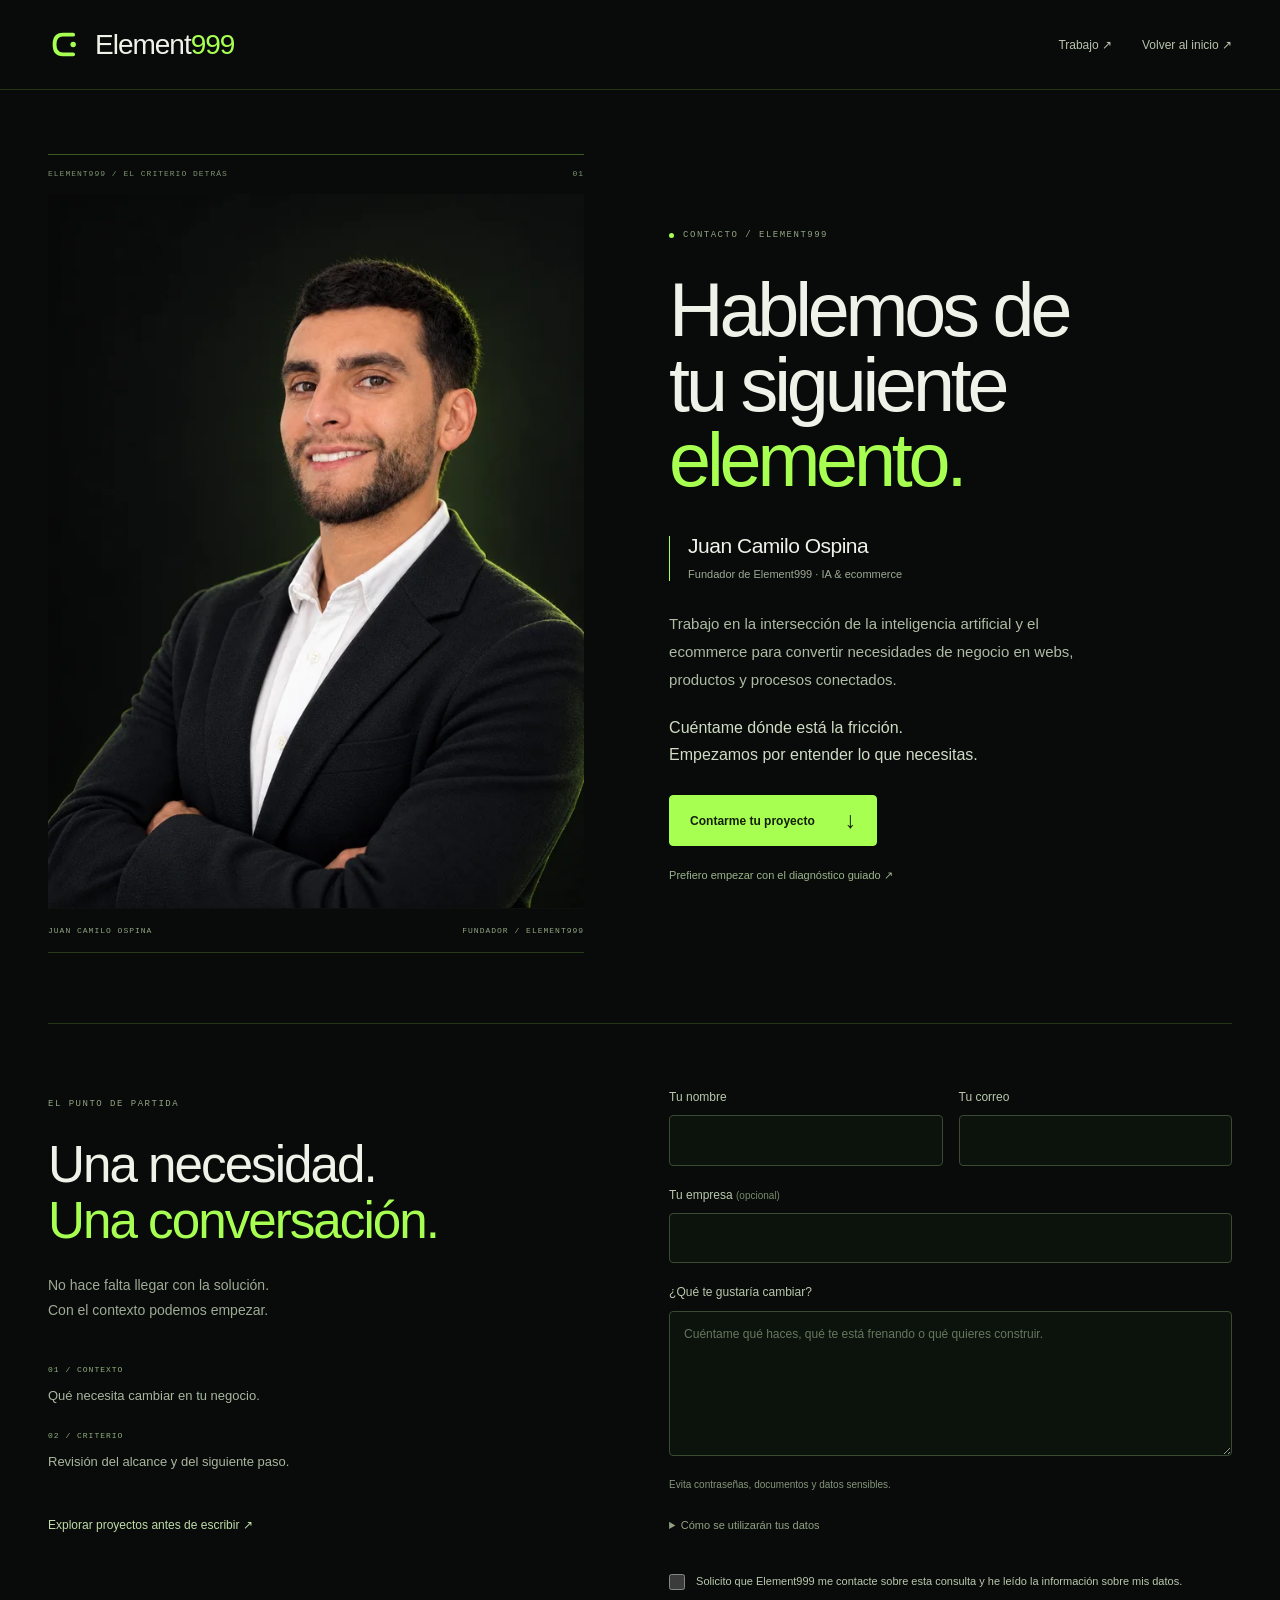
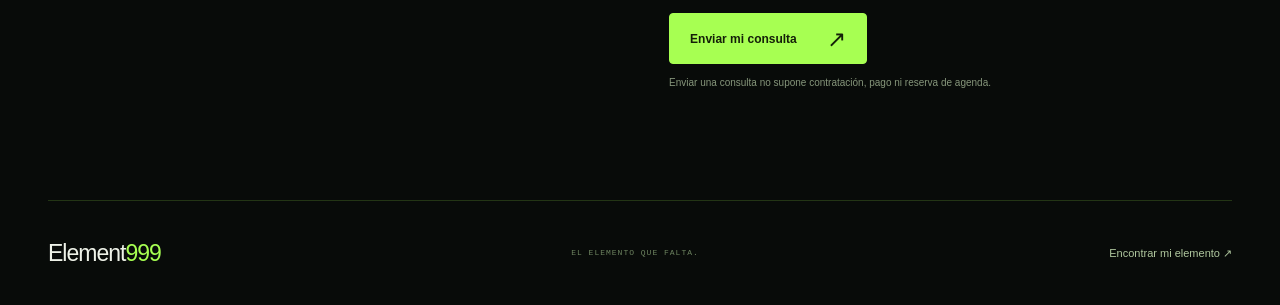
==== contacto/index.html @ 55edc707 "Publish independent founder contact page" ====
<!doctype html><html lang="es"><head><meta charset="utf-8"><meta name="viewport" content="width=device-width,initial-scale=1"><meta name="theme-color" content="#080b09"><meta name="robots" content="noindex,nofollow"><meta name="description" content="Contacta con Juan Camilo Ospina, fundador de Element999. Inteligencia artificial aplicada y ecommerce alrededor de lo que necesita tu negocio."><title>Contacto · Juan Camilo Ospina — Element999</title><link rel="icon" href="../favicon.svg"><link rel="stylesheet" href="contacto.css"><link rel="stylesheet" href="../preloader/preloader.css?v=1"><script>(function(){try{var p=new URLSearchParams(location.search),f=p.get('preloader');if(f!=='0'&&(f==='force'||f==='1'||sessionStorage.getItem('element999:fluid-preloader:v1')!=='seen'))document.documentElement.classList.add('preloader-pending');}catch(e){document.documentElement.classList.add('preloader-pending');}document.documentElement.dataset.preloaderWatchdog=String(setTimeout(function(){if(!document.getElementById('element999-preloader'))document.documentElement.classList.remove('preloader-pending');delete document.documentElement.dataset.preloaderWatchdog;},15000));})();</script><script type="module" src="../preloader/Preloader.js?v=1"></script></head><body><a class="contact-skip" href="#contenido">Saltar al contenido</a><header class="contact-header"><a class="contact-brand" href="../" aria-label="Element999 inicio"><svg viewBox="0 0 64 64" aria-hidden="true"><path d="M46 14H27c-10 0-15 6-15 18s5 18 15 18h19" fill="none" stroke="currentColor" stroke-width="7" stroke-linecap="round"/><circle cx="46" cy="32" r="5" fill="currentColor"/></svg><span>Element<b>999</b></span></a><nav aria-label="Navegación de contacto"><a href="../trabajos/">Trabajo ↗</a><a href="../">Volver al inicio ↗</a></nav></header>
<main id="contenido" tabindex="-1"><section class="contact-intro contact-wrap" aria-labelledby="contact-title"><figure class="contact-portrait"><div class="portrait-topline"><span>ELEMENT999 / EL CRITERIO DETRÁS</span><span>01</span></div><img src="juan-camilo-element999.webp" srcset="juan-camilo-element999-640.webp 640w, juan-camilo-element999.webp 1086w" sizes="(max-width: 760px) calc(100vw - 40px), (max-width: 1100px) 45vw, 530px" width="1086" height="1448" fetchpriority="high" alt="Retrato profesional de Juan Camilo Ospina, fundador de Element999"><figcaption><span>JUAN CAMILO OSPINA</span><span>FUNDADOR / ELEMENT999</span></figcaption></figure><div class="contact-copy"><p class="contact-eyebrow"><span></span>CONTACTO / ELEMENT999</p><h1 id="contact-title">Hablemos de<br>tu siguiente<br><em>elemento.</em></h1><div class="contact-founder"><span class="founder-line"></span><div><h2>Juan Camilo Ospina</h2><p>Fundador de Element999 · IA &amp; ecommerce</p></div></div><p class="contact-bio">Trabajo en la intersección de la inteligencia artificial y el ecommerce para convertir necesidades de negocio en webs, productos y procesos conectados.</p><p class="contact-invitation">Cuéntame dónde está la fricción.<br>Empezamos por entender lo que necesitas.</p><a class="contact-button" href="#contactar">Contarme tu proyecto <span aria-hidden="true">↓</span></a><a class="contact-diagnosis" href="../#diagnostico">Prefiero empezar con el diagnóstico guiado ↗</a></div></section>
<section id="contactar" class="contact-message contact-wrap" aria-labelledby="message-title"><div class="contact-message-copy"><p class="contact-eyebrow">EL PUNTO DE PARTIDA</p><h2 id="message-title">Una necesidad.<br><em>Una conversación.</em></h2><p>No hace falta llegar con la solución.<br>Con el contexto podemos empezar.</p><dl class="contact-process"><div><dt>01 / CONTEXTO</dt><dd>Qué necesita cambiar en tu negocio.</dd></div><div><dt>02 / CRITERIO</dt><dd>Revisión del alcance y del siguiente paso.</dd></div></dl><a href="../trabajos/" class="contact-work-link">Explorar proyectos antes de escribir ↗</a></div><div class="contact-form-area"><form id="contact-form" action="https://formspree.io/f/xgaogjpp" method="post"><input type="hidden" name="_subject" value="Element999 · Consulta desde contacto"><div class="contact-form-grid"><label>Tu nombre<input name="name" autocomplete="name" minlength="2" maxlength="100" required></label><label>Tu correo<input name="email" type="email" autocomplete="email" maxlength="254" required></label></div><label>Tu empresa <span class="contact-optional">(opcional)</span><input name="business" autocomplete="organization" maxlength="160"></label><label>¿Qué te gustaría cambiar?<textarea name="need" rows="5" minlength="12" maxlength="2000" required placeholder="Cuéntame qué haces, qué te está frenando o qué quieres construir."></textarea></label><label class="contact-trap" aria-hidden="true">Deja este campo vacío<input name="_gotcha" tabindex="-1" autocomplete="off"></label><p class="contact-form-note">Evita contraseñas, documentos y datos sensibles.</p><details id="datos" class="contact-privacy"><summary>Cómo se utilizarán tus datos</summary><p>Element999 utilizará tu nombre, correo y mensaje para responder a tu consulta y valorar el proyecto. El envío se procesa mediante Formspree y se notifica al correo de Element999. No te suscribimos a publicidad. Puedes solicitar acceso, corrección o eliminación respondiendo al correo con el que te contactemos.</p><a href="https://formspree.io/legal/privacy-policy/" target="_blank" rel="noopener noreferrer">Privacidad de Formspree ↗</a></details><label class="contact-consent"><input type="checkbox" name="consent" required><span>Solicito que Element999 me contacte sobre esta consulta y he leído la información sobre mis datos.</span></label><button type="submit" class="contact-button">Enviar mi consulta <span aria-hidden="true">↗</span></button><noscript><p class="contact-form-note">Al enviar continuarás a la confirmación de Formspree.</p></noscript></form><p id="contact-status" role="status" aria-live="polite"></p><section id="contact-receipt" class="contact-receipt" hidden aria-labelledby="receipt-title"><span aria-hidden="true">↗</span><h3 id="receipt-title" tabindex="-1">Consulta recibida.</h3><p>Gracias por compartir el contexto. Te contactaremos en el correo indicado para valorar el siguiente paso.</p><p id="contact-reference"></p><button type="button" id="contact-restart">Enviar otra consulta ↗</button></section><p class="contact-form-note">Enviar una consulta no supone contratación, pago ni reserva de agenda.</p></div></section></main>
<footer class="contact-footer contact-wrap"><a class="contact-brand" href="../"><span>Element<b>999</b></span></a><span>EL ELEMENTO QUE FALTA.</span><a href="../#diagnostico">Encontrar mi elemento ↗</a></footer><script type="module" data-critical src="contacto.js"></script></body></html>
---- contacto/contacto.css ----
:root{color-scheme:dark;--bg:#080b09;--ink:#eef2e8;--muted:#9daa95;--green:#a7ff52;--line:#a7ff522c;--mono:ui-monospace,SFMono-Regular,Menlo,monospace}*{box-sizing:border-box}html{scroll-behavior:smooth;scroll-padding-top:30px}body{margin:0;background:var(--bg);color:var(--ink);font-family:Arial,Helvetica,sans-serif;-webkit-font-smoothing:antialiased}a{color:inherit;text-decoration:none}a:focus-visible,button:focus-visible,input:focus-visible,textarea:focus-visible,summary:focus-visible{outline:2px solid var(--green);outline-offset:5px}[hidden]{display:none!important}.contact-wrap{width:min(1240px,calc(100% - 96px));margin-inline:auto}.contact-header{height:90px;display:flex;align-items:center;justify-content:space-between;padding:0 48px;border-bottom:1px solid var(--line);gap:20px}.contact-brand{display:inline-flex;align-items:center;font-size:28px;letter-spacing:-1px;gap:12px}.contact-brand svg{width:35px;height:35px;color:var(--green)}.contact-brand b{font-weight:400;color:var(--green)}.contact-header nav{display:flex;gap:30px;font-size:12px;color:#b7c3ad}.contact-header nav a{min-height:44px;display:inline-flex;align-items:center}.contact-skip{position:fixed;top:-90px;left:15px;background:var(--green);color:var(--bg);padding:12px;z-index:10}.contact-skip:focus{top:15px}.contact-intro{display:grid;grid-template-columns:1fr 1.05fr;gap:85px;align-items:center;padding:64px 0 70px}.contact-portrait{margin:0;min-width:0;position:relative}.portrait-topline{display:flex;justify-content:space-between;gap:12px;font:8px/1.6 var(--mono);letter-spacing:1px;color:#7f9471;border-top:1px solid #a7ff5255;padding:13px 0}.contact-portrait img{display:block;width:100%;height:auto;background:#0b110b;aspect-ratio:3/4;object-fit:contain}.contact-portrait figcaption{display:flex;justify-content:space-between;gap:15px;font:8px/1.7 var(--mono);letter-spacing:1px;color:#92a584;border-bottom:1px solid #a7ff5233;padding:15px 0}.contact-eyebrow{font:9px/1.7 var(--mono);letter-spacing:1.5px;color:#92a484;display:flex;align-items:center;gap:9px}.contact-eyebrow>span{width:5px;height:5px;background:var(--green);border-radius:50%}.contact-copy h1{font-size:clamp(54px,5.9vw,84px);font-weight:400;letter-spacing:-.055em;line-height:.99;margin:30px 0 36px}em{font-style:normal;color:var(--green)}.contact-founder{display:flex;gap:18px;align-items:center;margin-bottom:27px}.founder-line{height:45px;width:1px;background:var(--green)}.contact-founder h2{font-size:21px;font-weight:400;letter-spacing:-.5px;margin:0 0 8px}.contact-founder p{font-size:11px;line-height:1.6;color:var(--muted);margin:0}.contact-bio{font-size:15px;line-height:1.85;color:#adbba4;max-width:430px;margin:0 0 22px}.contact-invitation{font-size:16px;line-height:1.65;color:#d0dcc5;margin:0 0 27px}.contact-button{min-height:51px;display:inline-flex;align-items:center;justify-content:space-between;gap:30px;padding:0 20px;color:#142008;background:var(--green);border:1px solid var(--green);border-radius:4px;font:600 12px/1.5 Arial,Helvetica,sans-serif;cursor:pointer;transition:background .2s}.contact-button span{font-size:23px;font-weight:400}.contact-button:hover{background:#c8ff96}.contact-button:disabled{opacity:.55;cursor:wait}.contact-diagnosis{display:block;width:fit-content;min-height:42px;padding-top:20px;font-size:11px;color:#9cb58b;line-height:1.7}.contact-message{display:grid;grid-template-columns:1fr 1.05fr;gap:85px;border-top:1px solid var(--line);padding:64px 0 90px;scroll-margin-top:35px}.contact-message h2{font-size:clamp(36px,4vw,53px);font-weight:400;line-height:1.08;letter-spacing:-2px;margin:25px 0}.contact-message-copy>p:not(.contact-eyebrow){font-size:14px;line-height:1.8;color:var(--muted)}.contact-process{margin:40px 0 30px;display:grid;gap:22px}.contact-process dt{font:8px/1.7 var(--mono);letter-spacing:1px;color:#92ae7f}.contact-process dd{font-size:13px;line-height:1.7;color:#a9b69f;margin:8px 0 0}.contact-work-link{font-size:12px;color:#c0dba9;min-height:44px;display:inline-flex;align-items:center}.contact-form-area{min-width:0}.contact-form-area label{display:block;font-size:12px;line-height:1.6;color:#b9c8ad;margin-bottom:20px}.contact-form-grid{display:grid;grid-template-columns:1fr 1fr;gap:16px}.contact-form-area input:not([type=checkbox],[type=hidden]),.contact-form-area textarea{display:block;width:100%;padding:13px 14px;background:#0c120c;border:1px solid #3b4a32;border-radius:4px;color:#edf3e8;font:14px/1.6 Arial,Helvetica,sans-serif;margin-top:8px}.contact-form-area textarea{min-height:145px;resize:vertical}.contact-form-area ::placeholder{color:#67775e;font-size:12px}.contact-optional{color:#778a6a;font-size:10px}.contact-form-note{font-size:10px;line-height:1.8;color:#86967b;margin:10px 0 18px}.contact-form-area .contact-consent{display:flex;gap:11px;font-size:11px;line-height:1.8;margin:22px 0}.contact-consent input{flex:none;width:16px;height:16px;margin:2px 0 0;accent-color:var(--green)}.contact-trap{position:absolute!important;width:1px!important;height:1px!important;padding:0!important;overflow:hidden!important;clip-path:inset(50%);white-space:nowrap}.contact-privacy{font-size:11px;line-height:1.8;color:#91a184;padding-bottom:8px}.contact-privacy summary{cursor:pointer;min-height:30px;line-height:2.5}.contact-privacy a{text-decoration:underline;text-underline-offset:4px}.contact-privacy p{max-width:520px}.contact-receipt{padding:30px;background:#a7ff5208;border:1px solid #a7ff5255;border-radius:7px}.contact-receipt>span{font-size:36px;color:var(--green)}.contact-receipt h3{font-size:32px;font-weight:400;letter-spacing:-1px;margin:14px 0 20px}.contact-receipt p{font-size:14px;line-height:1.8;color:#b6cba7}.contact-receipt #contact-reference{font:11px/1.6 var(--mono);color:var(--green);overflow-wrap:anywhere}.contact-receipt button{background:none;color:var(--green);font:12px/1.7 Arial,Helvetica,sans-serif;border:0;min-height:44px;cursor:pointer;padding:0}#contact-status{font-size:13px;line-height:1.8;color:#cee9ba;overflow-wrap:anywhere}#contact-status:empty{margin:0}.contact-footer{display:flex;align-items:center;justify-content:space-between;border-top:1px solid var(--line);padding-block:30px;gap:22px}.contact-footer>.contact-brand{font-size:23px}.contact-footer>span{font:8px/1.6 var(--mono);letter-spacing:1px;color:#6d8460}.contact-footer>a:last-child{font-size:11px;color:#b0c89f;min-height:44px;display:inline-flex;align-items:center}.contact-copy{animation:contact-enter .8s cubic-bezier(.16,1,.3,1) both}@keyframes contact-enter{from{opacity:0;transform:translateY(12px)}to{opacity:1;transform:none}}@media(max-width:1100px){.contact-wrap{width:calc(100% - 70px)}.contact-intro,.contact-message{gap:45px}.contact-copy h1{font-size:66px}.contact-header{padding-inline:35px}.contact-bio{font-size:14px}.contact-intro{padding-top:42px}.contact-portrait figcaption{font-size:7px;gap:10px}.contact-invitation{font-size:15px}}
@media(max-width:760px){.contact-wrap{width:calc(100% - 40px)}.contact-header{height:76px;padding:0 20px}.contact-brand{font-size:23px;gap:8px}.contact-brand svg{width:28px;height:30px}.contact-header nav{gap:15px;font-size:10px}.contact-header nav a:first-child{display:none}.contact-intro{display:flex;flex-direction:column;align-items:stretch;gap:33px;padding-top:30px;padding-bottom:44px}.contact-copy{order:2;animation:none}.contact-portrait{order:1;max-width:500px;width:100%;align-self:center}.contact-copy h1{font-size:clamp(52px,10vw,72px);margin:24px 0 28px}.contact-bio{font-size:14px;max-width:500px}.contact-founder{margin-bottom:24px}.contact-founder h2{font-size:20px}.contact-invitation{font-size:15px}.contact-button{min-height:50px}.contact-portrait img{aspect-ratio:3/4}.portrait-topline{font-size:7px}.contact-portrait figcaption{font-size:7px}.contact-message{grid-template-columns:1fr;gap:25px;padding:40px 0 55px}.contact-message h2{font-size:39px}.contact-process{margin-block:25px;gap:18px}.contact-form-grid{grid-template-columns:1fr;gap:0}.contact-form-area .contact-button{width:100%}.contact-form-area label{font-size:12px}.contact-footer{flex-wrap:wrap;gap:10px 20px;padding-block:22px}.contact-footer>span{display:none}.contact-footer>a:last-child{font-size:10px}.contact-diagnosis{font-size:10px}.contact-receipt{padding:22px}}@media(prefers-reduced-motion:reduce){html{scroll-behavior:auto}.contact-copy{animation:none}.contact-button{transition:none}}
---- preloader/preloader.css ----
html.preloader-pending{overflow:hidden!important;overscroll-behavior:none}
html.preloader-pending:before{content:"";position:fixed;inset:0;z-index:2147483646;background:#050807;pointer-events:none}
html.preloader-pending .hero *,html.preloader-pending .packet{animation-play-state:paused!important}
.fluid-preloader{position:fixed;inset:0;width:100%;height:100dvh;z-index:2147483647;isolation:isolate;overflow:hidden;touch-action:none;color:#e8f5dc;font-family:Arial,Helvetica,sans-serif;background:#050807}
.fluid-preloader.is-ready{background:transparent}
.fluid-preloader canvas,.fluid-backdrop{position:absolute;inset:0;width:100%;height:100%;pointer-events:none}
.fluid-preloader canvas{z-index:1}
.fluid-backdrop{background:radial-gradient(ellipse at 20% 30%,#769e3c55,transparent 62%),radial-gradient(ellipse at 80% 70%,#bbdf7a55,transparent 60%),linear-gradient(125deg,#050807,#173021,#446e26,#050807);background-size:180% 180%,200% 200%,350% 350%;animation:fluid-fallback 13s ease-in-out infinite alternate}
.fluid-preloader[data-mode=webgl] .fluid-backdrop{display:none}
.fluid-ui{position:absolute;inset:0;padding:38px 56px;z-index:2;display:flex;flex-direction:column;justify-content:space-between;pointer-events:none;transition:opacity .38s ease}
.fluid-topline,.fluid-bottomline{display:flex;justify-content:space-between;gap:25px;font:9px/1.6 Consolas,"Liberation Mono",monospace;letter-spacing:1.6px;color:#dceaccb3}
.fluid-counter{font-size:clamp(75px,12vw,170px);line-height:.85;letter-spacing:-.07em;font-weight:400;margin:0 0 22px}
.fluid-lower{margin-top:auto}.fluid-lower>p{font:9px/1.5 Consolas,"Liberation Mono",monospace;letter-spacing:1.5px;color:#dceaccb3;margin:0 0 24px}
.fluid-progress-track{height:1px;background:#e8f5dc25;margin-bottom:19px;overflow:hidden}
.fluid-progress-fill{height:100%;width:100%;transform:scaleX(var(--load-progress,0));transform-origin:left;background:#ddffc0}
.fluid-brand{position:absolute;left:50%;top:49%;width:90%;text-align:center;margin:0;transform:translate(-50%,-50%);font-size:clamp(36px,8vw,125px);font-weight:500;letter-spacing:-.065em;clip-path:inset(100% 0 0);opacity:0;transition:clip-path .9s cubic-bezier(.16,1,.3,1),opacity .8s}
.fluid-preloader.brand-ready .fluid-brand{clip-path:inset(0);opacity:1}
.fluid-preloader[data-mode=webgl] .fluid-brand{opacity:0}
.fluid-preloader.is-exiting .fluid-ui{opacity:0}
.fluid-preloader:not([data-mode=webgl]).is-exiting{mask-image:radial-gradient(circle at var(--reveal-x,50%) var(--reveal-y,50%),transparent calc(var(--cutout,0px) - 24px),#000 calc(var(--cutout,0px) + 24px))}
.fluid-preloader[data-mode=reduced] .fluid-backdrop{animation:none;background:#080b09}
.fluid-preloader[data-mode=reduced]{transition:opacity .3s ease}
.fluid-preloader[data-mode=reduced].is-exiting{opacity:0;mask-image:none}
.fluid-sr-only{position:absolute!important;width:1px!important;height:1px!important;padding:0!important;margin:-1px!important;overflow:hidden!important;clip:rect(0,0,0,0)!important;white-space:nowrap!important;border:0!important}
@keyframes fluid-fallback{0%{background-position:0% 0%,100% 50%,0% 0%}100%{background-position:100% 100%,0% 0%,100% 100%}}
@media(max-width:760px){.fluid-ui{padding:27px 24px}.fluid-topline,.fluid-bottomline{font-size:7px;letter-spacing:1px}.fluid-counter{font-size:100px;margin-bottom:20px}.fluid-lower>p{font-size:7px;letter-spacing:1px}.fluid-brand{font-size:clamp(40px,11vw,80px)}}
@media(prefers-reduced-motion:reduce){.fluid-backdrop{animation:none}.fluid-preloader .fluid-brand{transition:opacity .2s}.fluid-ui{transition:opacity .2s}}

html.preloader-pending.preloader-mounted:before{display:none}
html.preloader-pending.preloader-revealing .hero *{animation-play-state:running!important}
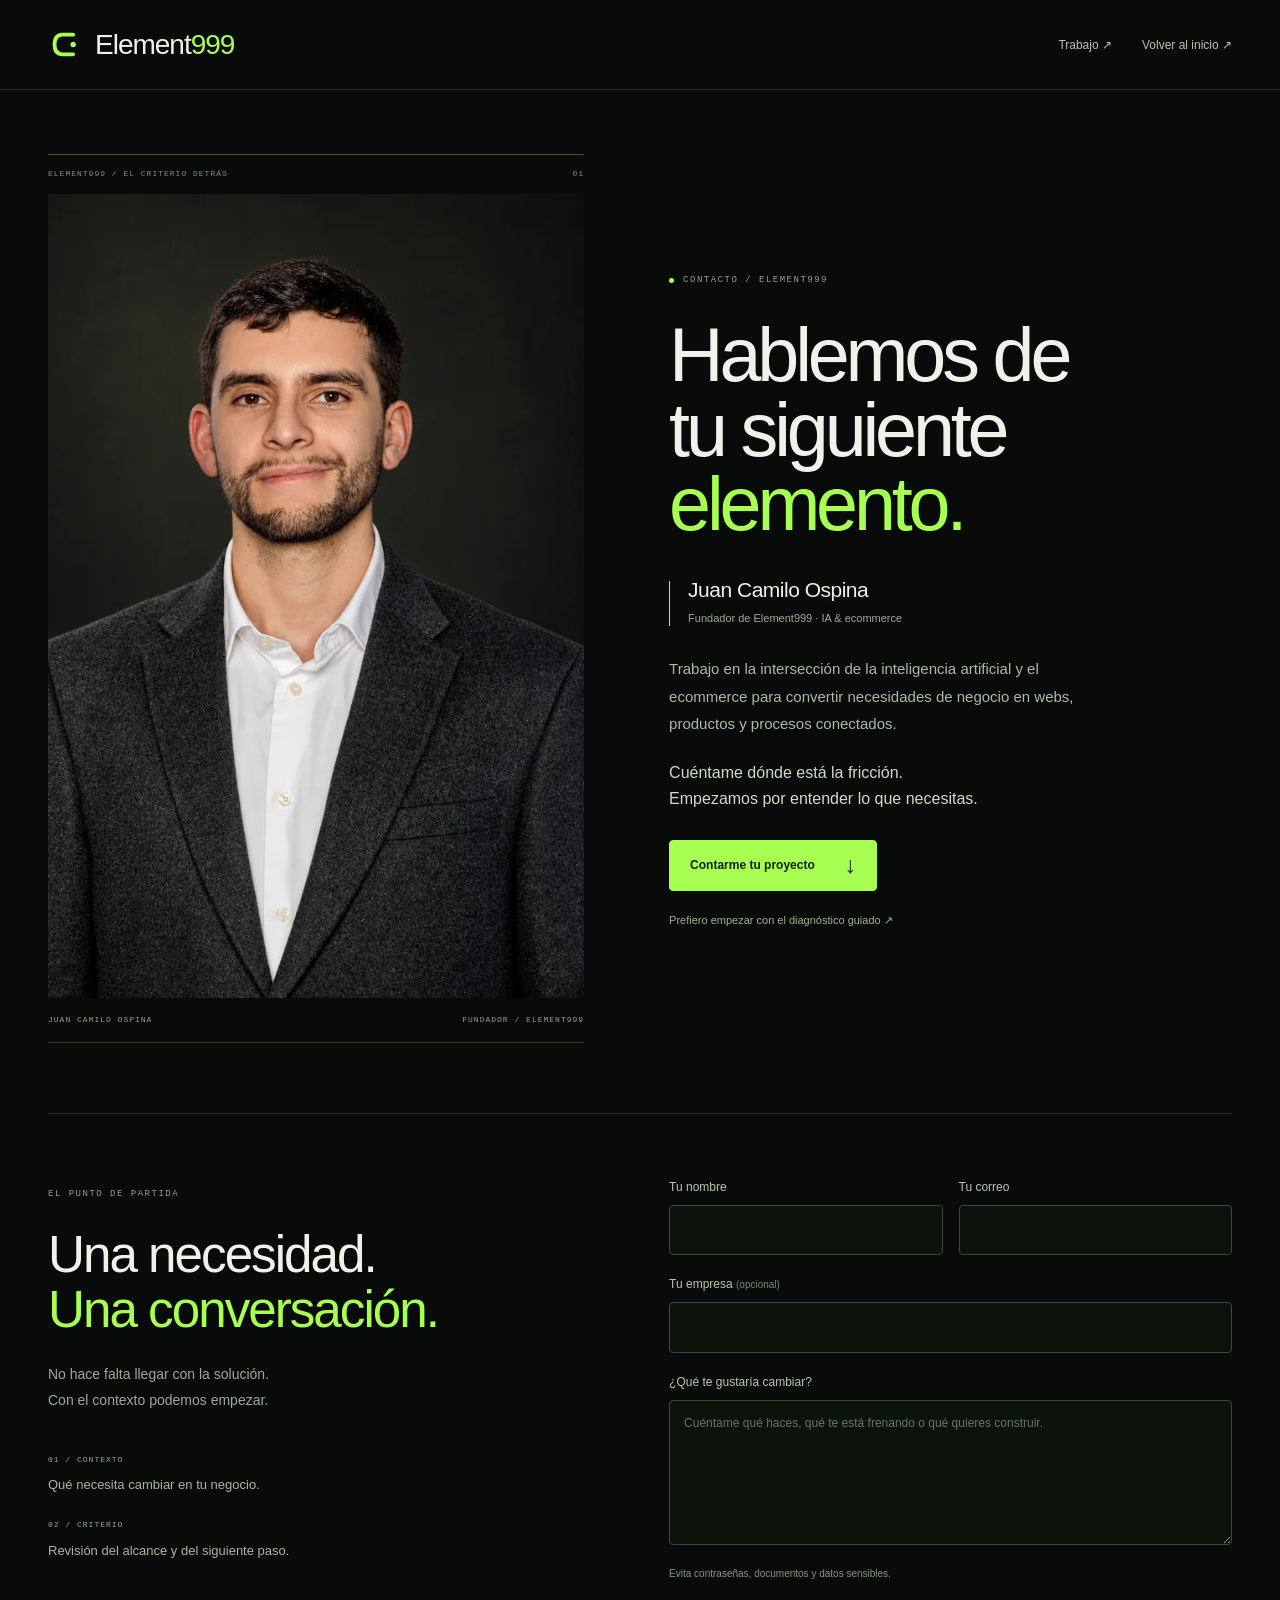
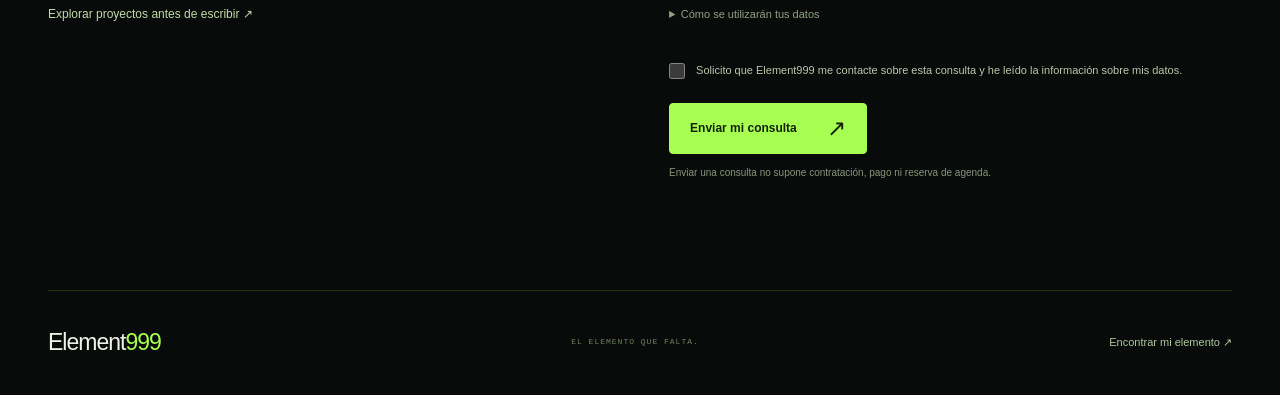
==== commit 25f96734: "Publish revised natural founder portrait" ====
--- a/contacto/index.html
+++ b/contacto/index.html
@@ -1,4 +1,4 @@
-<!doctype html><html lang="es"><head><meta charset="utf-8"><meta name="viewport" content="width=device-width,initial-scale=1"><meta name="theme-color" content="#080b09"><meta name="robots" content="noindex,nofollow"><meta name="description" content="Contacta con Juan Camilo Ospina, fundador de Element999. Inteligencia artificial aplicada y ecommerce alrededor de lo que necesita tu negocio."><title>Contacto · Juan Camilo Ospina — Element999</title><link rel="icon" href="../favicon.svg"><link rel="stylesheet" href="contacto.css"><link rel="stylesheet" href="../preloader/preloader.css?v=1"><script>(function(){try{var p=new URLSearchParams(location.search),f=p.get('preloader');if(f!=='0'&&(f==='force'||f==='1'||sessionStorage.getItem('element999:fluid-preloader:v1')!=='seen'))document.documentElement.classList.add('preloader-pending');}catch(e){document.documentElement.classList.add('preloader-pending');}document.documentElement.dataset.preloaderWatchdog=String(setTimeout(function(){if(!document.getElementById('element999-preloader'))document.documentElement.classList.remove('preloader-pending');delete document.documentElement.dataset.preloaderWatchdog;},15000));})();</script><script type="module" src="../preloader/Preloader.js?v=1"></script></head><body><a class="contact-skip" href="#contenido">Saltar al contenido</a><header class="contact-header"><a class="contact-brand" href="../" aria-label="Element999 inicio"><svg viewBox="0 0 64 64" aria-hidden="true"><path d="M46 14H27c-10 0-15 6-15 18s5 18 15 18h19" fill="none" stroke="currentColor" stroke-width="7" stroke-linecap="round"/><circle cx="46" cy="32" r="5" fill="currentColor"/></svg><span>Element<b>999</b></span></a><nav aria-label="Navegación de contacto"><a href="../trabajos/">Trabajo ↗</a><a href="../">Volver al inicio ↗</a></nav></header>
-<main id="contenido" tabindex="-1"><section class="contact-intro contact-wrap" aria-labelledby="contact-title"><figure class="contact-portrait"><div class="portrait-topline"><span>ELEMENT999 / EL CRITERIO DETRÁS</span><span>01</span></div><img src="juan-camilo-element999.webp" srcset="juan-camilo-element999-640.webp 640w, juan-camilo-element999.webp 1086w" sizes="(max-width: 760px) calc(100vw - 40px), (max-width: 1100px) 45vw, 530px" width="1086" height="1448" fetchpriority="high" alt="Retrato profesional de Juan Camilo Ospina, fundador de Element999"><figcaption><span>JUAN CAMILO OSPINA</span><span>FUNDADOR / ELEMENT999</span></figcaption></figure><div class="contact-copy"><p class="contact-eyebrow"><span></span>CONTACTO / ELEMENT999</p><h1 id="contact-title">Hablemos de<br>tu siguiente<br><em>elemento.</em></h1><div class="contact-founder"><span class="founder-line"></span><div><h2>Juan Camilo Ospina</h2><p>Fundador de Element999 · IA &amp; ecommerce</p></div></div><p class="contact-bio">Trabajo en la intersección de la inteligencia artificial y el ecommerce para convertir necesidades de negocio en webs, productos y procesos conectados.</p><p class="contact-invitation">Cuéntame dónde está la fricción.<br>Empezamos por entender lo que necesitas.</p><a class="contact-button" href="#contactar">Contarme tu proyecto <span aria-hidden="true">↓</span></a><a class="contact-diagnosis" href="../#diagnostico">Prefiero empezar con el diagnóstico guiado ↗</a></div></section>
+<!doctype html><html lang="es"><head><meta charset="utf-8"><meta name="viewport" content="width=device-width,initial-scale=1"><meta name="theme-color" content="#080b09"><meta name="robots" content="noindex,nofollow"><meta name="description" content="Contacta con Juan Camilo Ospina, fundador de Element999. Inteligencia artificial aplicada y ecommerce alrededor de lo que necesita tu negocio."><title>Contacto · Juan Camilo Ospina — Element999</title><link rel="icon" href="../favicon.svg"><link rel="stylesheet" href="contacto.css?v=portrait-v2"><link rel="stylesheet" href="../preloader/preloader.css?v=1"><script>(function(){try{var p=new URLSearchParams(location.search),f=p.get('preloader');if(f!=='0'&&(f==='force'||f==='1'||sessionStorage.getItem('element999:fluid-preloader:v1')!=='seen'))document.documentElement.classList.add('preloader-pending');}catch(e){document.documentElement.classList.add('preloader-pending');}document.documentElement.dataset.preloaderWatchdog=String(setTimeout(function(){if(!document.getElementById('element999-preloader'))document.documentElement.classList.remove('preloader-pending');delete document.documentElement.dataset.preloaderWatchdog;},15000));})();</script><script type="module" src="../preloader/Preloader.js?v=1"></script></head><body><a class="contact-skip" href="#contenido">Saltar al contenido</a><header class="contact-header"><a class="contact-brand" href="../" aria-label="Element999 inicio"><svg viewBox="0 0 64 64" aria-hidden="true"><path d="M46 14H27c-10 0-15 6-15 18s5 18 15 18h19" fill="none" stroke="currentColor" stroke-width="7" stroke-linecap="round"/><circle cx="46" cy="32" r="5" fill="currentColor"/></svg><span>Element<b>999</b></span></a><nav aria-label="Navegación de contacto"><a href="../trabajos/">Trabajo ↗</a><a href="../">Volver al inicio ↗</a></nav></header>
+<main id="contenido" tabindex="-1"><section class="contact-intro contact-wrap" aria-labelledby="contact-title"><figure class="contact-portrait"><div class="portrait-topline"><span>ELEMENT999 / EL CRITERIO DETRÁS</span><span>01</span></div><img src="juan-camilo-element999-v2.webp" srcset="juan-camilo-element999-v2-640.webp 640w, juan-camilo-element999-v2.webp 1024w" sizes="(max-width: 760px) calc(100vw - 40px), (max-width: 1100px) 45vw, 530px" width="1024" height="1536" fetchpriority="high" alt="Retrato profesional de Juan Camilo Ospina, fundador de Element999"><figcaption><span>JUAN CAMILO OSPINA</span><span>FUNDADOR / ELEMENT999</span></figcaption></figure><div class="contact-copy"><p class="contact-eyebrow"><span></span>CONTACTO / ELEMENT999</p><h1 id="contact-title">Hablemos de<br>tu siguiente<br><em>elemento.</em></h1><div class="contact-founder"><span class="founder-line"></span><div><h2>Juan Camilo Ospina</h2><p>Fundador de Element999 · IA &amp; ecommerce</p></div></div><p class="contact-bio">Trabajo en la intersección de la inteligencia artificial y el ecommerce para convertir necesidades de negocio en webs, productos y procesos conectados.</p><p class="contact-invitation">Cuéntame dónde está la fricción.<br>Empezamos por entender lo que necesitas.</p><a class="contact-button" href="#contactar">Contarme tu proyecto <span aria-hidden="true">↓</span></a><a class="contact-diagnosis" href="../#diagnostico">Prefiero empezar con el diagnóstico guiado ↗</a></div></section>
 <section id="contactar" class="contact-message contact-wrap" aria-labelledby="message-title"><div class="contact-message-copy"><p class="contact-eyebrow">EL PUNTO DE PARTIDA</p><h2 id="message-title">Una necesidad.<br><em>Una conversación.</em></h2><p>No hace falta llegar con la solución.<br>Con el contexto podemos empezar.</p><dl class="contact-process"><div><dt>01 / CONTEXTO</dt><dd>Qué necesita cambiar en tu negocio.</dd></div><div><dt>02 / CRITERIO</dt><dd>Revisión del alcance y del siguiente paso.</dd></div></dl><a href="../trabajos/" class="contact-work-link">Explorar proyectos antes de escribir ↗</a></div><div class="contact-form-area"><form id="contact-form" action="https://formspree.io/f/xgaogjpp" method="post"><input type="hidden" name="_subject" value="Element999 · Consulta desde contacto"><div class="contact-form-grid"><label>Tu nombre<input name="name" autocomplete="name" minlength="2" maxlength="100" required></label><label>Tu correo<input name="email" type="email" autocomplete="email" maxlength="254" required></label></div><label>Tu empresa <span class="contact-optional">(opcional)</span><input name="business" autocomplete="organization" maxlength="160"></label><label>¿Qué te gustaría cambiar?<textarea name="need" rows="5" minlength="12" maxlength="2000" required placeholder="Cuéntame qué haces, qué te está frenando o qué quieres construir."></textarea></label><label class="contact-trap" aria-hidden="true">Deja este campo vacío<input name="_gotcha" tabindex="-1" autocomplete="off"></label><p class="contact-form-note">Evita contraseñas, documentos y datos sensibles.</p><details id="datos" class="contact-privacy"><summary>Cómo se utilizarán tus datos</summary><p>Element999 utilizará tu nombre, correo y mensaje para responder a tu consulta y valorar el proyecto. El envío se procesa mediante Formspree y se notifica al correo de Element999. No te suscribimos a publicidad. Puedes solicitar acceso, corrección o eliminación respondiendo al correo con el que te contactemos.</p><a href="https://formspree.io/legal/privacy-policy/" target="_blank" rel="noopener noreferrer">Privacidad de Formspree ↗</a></details><label class="contact-consent"><input type="checkbox" name="consent" required><span>Solicito que Element999 me contacte sobre esta consulta y he leído la información sobre mis datos.</span></label><button type="submit" class="contact-button">Enviar mi consulta <span aria-hidden="true">↗</span></button><noscript><p class="contact-form-note">Al enviar continuarás a la confirmación de Formspree.</p></noscript></form><p id="contact-status" role="status" aria-live="polite"></p><section id="contact-receipt" class="contact-receipt" hidden aria-labelledby="receipt-title"><span aria-hidden="true">↗</span><h3 id="receipt-title" tabindex="-1">Consulta recibida.</h3><p>Gracias por compartir el contexto. Te contactaremos en el correo indicado para valorar el siguiente paso.</p><p id="contact-reference"></p><button type="button" id="contact-restart">Enviar otra consulta ↗</button></section><p class="contact-form-note">Enviar una consulta no supone contratación, pago ni reserva de agenda.</p></div></section></main>
 <footer class="contact-footer contact-wrap"><a class="contact-brand" href="../"><span>Element<b>999</b></span></a><span>EL ELEMENTO QUE FALTA.</span><a href="../#diagnostico">Encontrar mi elemento ↗</a></footer><script type="module" data-critical src="contacto.js"></script></body></html>
--- a/contacto/contacto.css
+++ b/contacto/contacto.css
@@ -1,2 +1,2 @@
-:root{color-scheme:dark;--bg:#080b09;--ink:#eef2e8;--muted:#9daa95;--green:#a7ff52;--line:#a7ff522c;--mono:ui-monospace,SFMono-Regular,Menlo,monospace}*{box-sizing:border-box}html{scroll-behavior:smooth;scroll-padding-top:30px}body{margin:0;background:var(--bg);color:var(--ink);font-family:Arial,Helvetica,sans-serif;-webkit-font-smoothing:antialiased}a{color:inherit;text-decoration:none}a:focus-visible,button:focus-visible,input:focus-visible,textarea:focus-visible,summary:focus-visible{outline:2px solid var(--green);outline-offset:5px}[hidden]{display:none!important}.contact-wrap{width:min(1240px,calc(100% - 96px));margin-inline:auto}.contact-header{height:90px;display:flex;align-items:center;justify-content:space-between;padding:0 48px;border-bottom:1px solid var(--line);gap:20px}.contact-brand{display:inline-flex;align-items:center;font-size:28px;letter-spacing:-1px;gap:12px}.contact-brand svg{width:35px;height:35px;color:var(--green)}.contact-brand b{font-weight:400;color:var(--green)}.contact-header nav{display:flex;gap:30px;font-size:12px;color:#b7c3ad}.contact-header nav a{min-height:44px;display:inline-flex;align-items:center}.contact-skip{position:fixed;top:-90px;left:15px;background:var(--green);color:var(--bg);padding:12px;z-index:10}.contact-skip:focus{top:15px}.contact-intro{display:grid;grid-template-columns:1fr 1.05fr;gap:85px;align-items:center;padding:64px 0 70px}.contact-portrait{margin:0;min-width:0;position:relative}.portrait-topline{display:flex;justify-content:space-between;gap:12px;font:8px/1.6 var(--mono);letter-spacing:1px;color:#7f9471;border-top:1px solid #a7ff5255;padding:13px 0}.contact-portrait img{display:block;width:100%;height:auto;background:#0b110b;aspect-ratio:3/4;object-fit:contain}.contact-portrait figcaption{display:flex;justify-content:space-between;gap:15px;font:8px/1.7 var(--mono);letter-spacing:1px;color:#92a584;border-bottom:1px solid #a7ff5233;padding:15px 0}.contact-eyebrow{font:9px/1.7 var(--mono);letter-spacing:1.5px;color:#92a484;display:flex;align-items:center;gap:9px}.contact-eyebrow>span{width:5px;height:5px;background:var(--green);border-radius:50%}.contact-copy h1{font-size:clamp(54px,5.9vw,84px);font-weight:400;letter-spacing:-.055em;line-height:.99;margin:30px 0 36px}em{font-style:normal;color:var(--green)}.contact-founder{display:flex;gap:18px;align-items:center;margin-bottom:27px}.founder-line{height:45px;width:1px;background:var(--green)}.contact-founder h2{font-size:21px;font-weight:400;letter-spacing:-.5px;margin:0 0 8px}.contact-founder p{font-size:11px;line-height:1.6;color:var(--muted);margin:0}.contact-bio{font-size:15px;line-height:1.85;color:#adbba4;max-width:430px;margin:0 0 22px}.contact-invitation{font-size:16px;line-height:1.65;color:#d0dcc5;margin:0 0 27px}.contact-button{min-height:51px;display:inline-flex;align-items:center;justify-content:space-between;gap:30px;padding:0 20px;color:#142008;background:var(--green);border:1px solid var(--green);border-radius:4px;font:600 12px/1.5 Arial,Helvetica,sans-serif;cursor:pointer;transition:background .2s}.contact-button span{font-size:23px;font-weight:400}.contact-button:hover{background:#c8ff96}.contact-button:disabled{opacity:.55;cursor:wait}.contact-diagnosis{display:block;width:fit-content;min-height:42px;padding-top:20px;font-size:11px;color:#9cb58b;line-height:1.7}.contact-message{display:grid;grid-template-columns:1fr 1.05fr;gap:85px;border-top:1px solid var(--line);padding:64px 0 90px;scroll-margin-top:35px}.contact-message h2{font-size:clamp(36px,4vw,53px);font-weight:400;line-height:1.08;letter-spacing:-2px;margin:25px 0}.contact-message-copy>p:not(.contact-eyebrow){font-size:14px;line-height:1.8;color:var(--muted)}.contact-process{margin:40px 0 30px;display:grid;gap:22px}.contact-process dt{font:8px/1.7 var(--mono);letter-spacing:1px;color:#92ae7f}.contact-process dd{font-size:13px;line-height:1.7;color:#a9b69f;margin:8px 0 0}.contact-work-link{font-size:12px;color:#c0dba9;min-height:44px;display:inline-flex;align-items:center}.contact-form-area{min-width:0}.contact-form-area label{display:block;font-size:12px;line-height:1.6;color:#b9c8ad;margin-bottom:20px}.contact-form-grid{display:grid;grid-template-columns:1fr 1fr;gap:16px}.contact-form-area input:not([type=checkbox],[type=hidden]),.contact-form-area textarea{display:block;width:100%;padding:13px 14px;background:#0c120c;border:1px solid #3b4a32;border-radius:4px;color:#edf3e8;font:14px/1.6 Arial,Helvetica,sans-serif;margin-top:8px}.contact-form-area textarea{min-height:145px;resize:vertical}.contact-form-area ::placeholder{color:#67775e;font-size:12px}.contact-optional{color:#778a6a;font-size:10px}.contact-form-note{font-size:10px;line-height:1.8;color:#86967b;margin:10px 0 18px}.contact-form-area .contact-consent{display:flex;gap:11px;font-size:11px;line-height:1.8;margin:22px 0}.contact-consent input{flex:none;width:16px;height:16px;margin:2px 0 0;accent-color:var(--green)}.contact-trap{position:absolute!important;width:1px!important;height:1px!important;padding:0!important;overflow:hidden!important;clip-path:inset(50%);white-space:nowrap}.contact-privacy{font-size:11px;line-height:1.8;color:#91a184;padding-bottom:8px}.contact-privacy summary{cursor:pointer;min-height:30px;line-height:2.5}.contact-privacy a{text-decoration:underline;text-underline-offset:4px}.contact-privacy p{max-width:520px}.contact-receipt{padding:30px;background:#a7ff5208;border:1px solid #a7ff5255;border-radius:7px}.contact-receipt>span{font-size:36px;color:var(--green)}.contact-receipt h3{font-size:32px;font-weight:400;letter-spacing:-1px;margin:14px 0 20px}.contact-receipt p{font-size:14px;line-height:1.8;color:#b6cba7}.contact-receipt #contact-reference{font:11px/1.6 var(--mono);color:var(--green);overflow-wrap:anywhere}.contact-receipt button{background:none;color:var(--green);font:12px/1.7 Arial,Helvetica,sans-serif;border:0;min-height:44px;cursor:pointer;padding:0}#contact-status{font-size:13px;line-height:1.8;color:#cee9ba;overflow-wrap:anywhere}#contact-status:empty{margin:0}.contact-footer{display:flex;align-items:center;justify-content:space-between;border-top:1px solid var(--line);padding-block:30px;gap:22px}.contact-footer>.contact-brand{font-size:23px}.contact-footer>span{font:8px/1.6 var(--mono);letter-spacing:1px;color:#6d8460}.contact-footer>a:last-child{font-size:11px;color:#b0c89f;min-height:44px;display:inline-flex;align-items:center}.contact-copy{animation:contact-enter .8s cubic-bezier(.16,1,.3,1) both}@keyframes contact-enter{from{opacity:0;transform:translateY(12px)}to{opacity:1;transform:none}}@media(max-width:1100px){.contact-wrap{width:calc(100% - 70px)}.contact-intro,.contact-message{gap:45px}.contact-copy h1{font-size:66px}.contact-header{padding-inline:35px}.contact-bio{font-size:14px}.contact-intro{padding-top:42px}.contact-portrait figcaption{font-size:7px;gap:10px}.contact-invitation{font-size:15px}}
-@media(max-width:760px){.contact-wrap{width:calc(100% - 40px)}.contact-header{height:76px;padding:0 20px}.contact-brand{font-size:23px;gap:8px}.contact-brand svg{width:28px;height:30px}.contact-header nav{gap:15px;font-size:10px}.contact-header nav a:first-child{display:none}.contact-intro{display:flex;flex-direction:column;align-items:stretch;gap:33px;padding-top:30px;padding-bottom:44px}.contact-copy{order:2;animation:none}.contact-portrait{order:1;max-width:500px;width:100%;align-self:center}.contact-copy h1{font-size:clamp(52px,10vw,72px);margin:24px 0 28px}.contact-bio{font-size:14px;max-width:500px}.contact-founder{margin-bottom:24px}.contact-founder h2{font-size:20px}.contact-invitation{font-size:15px}.contact-button{min-height:50px}.contact-portrait img{aspect-ratio:3/4}.portrait-topline{font-size:7px}.contact-portrait figcaption{font-size:7px}.contact-message{grid-template-columns:1fr;gap:25px;padding:40px 0 55px}.contact-message h2{font-size:39px}.contact-process{margin-block:25px;gap:18px}.contact-form-grid{grid-template-columns:1fr;gap:0}.contact-form-area .contact-button{width:100%}.contact-form-area label{font-size:12px}.contact-footer{flex-wrap:wrap;gap:10px 20px;padding-block:22px}.contact-footer>span{display:none}.contact-footer>a:last-child{font-size:10px}.contact-diagnosis{font-size:10px}.contact-receipt{padding:22px}}@media(prefers-reduced-motion:reduce){html{scroll-behavior:auto}.contact-copy{animation:none}.contact-button{transition:none}}
+:root{color-scheme:dark;--bg:#080b09;--ink:#eef2e8;--muted:#9daa95;--green:#a7ff52;--line:#a7ff522c;--mono:ui-monospace,SFMono-Regular,Menlo,monospace}*{box-sizing:border-box}html{scroll-behavior:smooth;scroll-padding-top:30px}body{margin:0;background:var(--bg);color:var(--ink);font-family:Arial,Helvetica,sans-serif;-webkit-font-smoothing:antialiased}a{color:inherit;text-decoration:none}a:focus-visible,button:focus-visible,input:focus-visible,textarea:focus-visible,summary:focus-visible{outline:2px solid var(--green);outline-offset:5px}[hidden]{display:none!important}.contact-wrap{width:min(1240px,calc(100% - 96px));margin-inline:auto}.contact-header{height:90px;display:flex;align-items:center;justify-content:space-between;padding:0 48px;border-bottom:1px solid var(--line);gap:20px}.contact-brand{display:inline-flex;align-items:center;font-size:28px;letter-spacing:-1px;gap:12px}.contact-brand svg{width:35px;height:35px;color:var(--green)}.contact-brand b{font-weight:400;color:var(--green)}.contact-header nav{display:flex;gap:30px;font-size:12px;color:#b7c3ad}.contact-header nav a{min-height:44px;display:inline-flex;align-items:center}.contact-skip{position:fixed;top:-90px;left:15px;background:var(--green);color:var(--bg);padding:12px;z-index:10}.contact-skip:focus{top:15px}.contact-intro{display:grid;grid-template-columns:1fr 1.05fr;gap:85px;align-items:center;padding:64px 0 70px}.contact-portrait{margin:0;min-width:0;position:relative}.portrait-topline{display:flex;justify-content:space-between;gap:12px;font:8px/1.6 var(--mono);letter-spacing:1px;color:#7f9471;border-top:1px solid #a7ff5255;padding:13px 0}.contact-portrait img{display:block;width:100%;height:auto;background:#0b110b;aspect-ratio:2/3;object-fit:contain}.contact-portrait figcaption{display:flex;justify-content:space-between;gap:15px;font:8px/1.7 var(--mono);letter-spacing:1px;color:#92a584;border-bottom:1px solid #a7ff5233;padding:15px 0}.contact-eyebrow{font:9px/1.7 var(--mono);letter-spacing:1.5px;color:#92a484;display:flex;align-items:center;gap:9px}.contact-eyebrow>span{width:5px;height:5px;background:var(--green);border-radius:50%}.contact-copy h1{font-size:clamp(54px,5.9vw,84px);font-weight:400;letter-spacing:-.055em;line-height:.99;margin:30px 0 36px}em{font-style:normal;color:var(--green)}.contact-founder{display:flex;gap:18px;align-items:center;margin-bottom:27px}.founder-line{height:45px;width:1px;background:var(--green)}.contact-founder h2{font-size:21px;font-weight:400;letter-spacing:-.5px;margin:0 0 8px}.contact-founder p{font-size:11px;line-height:1.6;color:var(--muted);margin:0}.contact-bio{font-size:15px;line-height:1.85;color:#adbba4;max-width:430px;margin:0 0 22px}.contact-invitation{font-size:16px;line-height:1.65;color:#d0dcc5;margin:0 0 27px}.contact-button{min-height:51px;display:inline-flex;align-items:center;justify-content:space-between;gap:30px;padding:0 20px;color:#142008;background:var(--green);border:1px solid var(--green);border-radius:4px;font:600 12px/1.5 Arial,Helvetica,sans-serif;cursor:pointer;transition:background .2s}.contact-button span{font-size:23px;font-weight:400}.contact-button:hover{background:#c8ff96}.contact-button:disabled{opacity:.55;cursor:wait}.contact-diagnosis{display:block;width:fit-content;min-height:42px;padding-top:20px;font-size:11px;color:#9cb58b;line-height:1.7}.contact-message{display:grid;grid-template-columns:1fr 1.05fr;gap:85px;border-top:1px solid var(--line);padding:64px 0 90px;scroll-margin-top:35px}.contact-message h2{font-size:clamp(36px,4vw,53px);font-weight:400;line-height:1.08;letter-spacing:-2px;margin:25px 0}.contact-message-copy>p:not(.contact-eyebrow){font-size:14px;line-height:1.8;color:var(--muted)}.contact-process{margin:40px 0 30px;display:grid;gap:22px}.contact-process dt{font:8px/1.7 var(--mono);letter-spacing:1px;color:#92ae7f}.contact-process dd{font-size:13px;line-height:1.7;color:#a9b69f;margin:8px 0 0}.contact-work-link{font-size:12px;color:#c0dba9;min-height:44px;display:inline-flex;align-items:center}.contact-form-area{min-width:0}.contact-form-area label{display:block;font-size:12px;line-height:1.6;color:#b9c8ad;margin-bottom:20px}.contact-form-grid{display:grid;grid-template-columns:1fr 1fr;gap:16px}.contact-form-area input:not([type=checkbox],[type=hidden]),.contact-form-area textarea{display:block;width:100%;padding:13px 14px;background:#0c120c;border:1px solid #3b4a32;border-radius:4px;color:#edf3e8;font:14px/1.6 Arial,Helvetica,sans-serif;margin-top:8px}.contact-form-area textarea{min-height:145px;resize:vertical}.contact-form-area ::placeholder{color:#67775e;font-size:12px}.contact-optional{color:#778a6a;font-size:10px}.contact-form-note{font-size:10px;line-height:1.8;color:#86967b;margin:10px 0 18px}.contact-form-area .contact-consent{display:flex;gap:11px;font-size:11px;line-height:1.8;margin:22px 0}.contact-consent input{flex:none;width:16px;height:16px;margin:2px 0 0;accent-color:var(--green)}.contact-trap{position:absolute!important;width:1px!important;height:1px!important;padding:0!important;overflow:hidden!important;clip-path:inset(50%);white-space:nowrap}.contact-privacy{font-size:11px;line-height:1.8;color:#91a184;padding-bottom:8px}.contact-privacy summary{cursor:pointer;min-height:30px;line-height:2.5}.contact-privacy a{text-decoration:underline;text-underline-offset:4px}.contact-privacy p{max-width:520px}.contact-receipt{padding:30px;background:#a7ff5208;border:1px solid #a7ff5255;border-radius:7px}.contact-receipt>span{font-size:36px;color:var(--green)}.contact-receipt h3{font-size:32px;font-weight:400;letter-spacing:-1px;margin:14px 0 20px}.contact-receipt p{font-size:14px;line-height:1.8;color:#b6cba7}.contact-receipt #contact-reference{font:11px/1.6 var(--mono);color:var(--green);overflow-wrap:anywhere}.contact-receipt button{background:none;color:var(--green);font:12px/1.7 Arial,Helvetica,sans-serif;border:0;min-height:44px;cursor:pointer;padding:0}#contact-status{font-size:13px;line-height:1.8;color:#cee9ba;overflow-wrap:anywhere}#contact-status:empty{margin:0}.contact-footer{display:flex;align-items:center;justify-content:space-between;border-top:1px solid var(--line);padding-block:30px;gap:22px}.contact-footer>.contact-brand{font-size:23px}.contact-footer>span{font:8px/1.6 var(--mono);letter-spacing:1px;color:#6d8460}.contact-footer>a:last-child{font-size:11px;color:#b0c89f;min-height:44px;display:inline-flex;align-items:center}.contact-copy{animation:contact-enter .8s cubic-bezier(.16,1,.3,1) both}@keyframes contact-enter{from{opacity:0;transform:translateY(12px)}to{opacity:1;transform:none}}@media(max-width:1100px){.contact-wrap{width:calc(100% - 70px)}.contact-intro,.contact-message{gap:45px}.contact-copy h1{font-size:66px}.contact-header{padding-inline:35px}.contact-bio{font-size:14px}.contact-intro{padding-top:42px}.contact-portrait figcaption{font-size:7px;gap:10px}.contact-invitation{font-size:15px}}
+@media(max-width:760px){.contact-wrap{width:calc(100% - 40px)}.contact-header{height:76px;padding:0 20px}.contact-brand{font-size:23px;gap:8px}.contact-brand svg{width:28px;height:30px}.contact-header nav{gap:15px;font-size:10px}.contact-header nav a:first-child{display:none}.contact-intro{display:flex;flex-direction:column;align-items:stretch;gap:33px;padding-top:30px;padding-bottom:44px}.contact-copy{order:2;animation:none}.contact-portrait{order:1;max-width:500px;width:100%;align-self:center}.contact-copy h1{font-size:clamp(52px,10vw,72px);margin:24px 0 28px}.contact-bio{font-size:14px;max-width:500px}.contact-founder{margin-bottom:24px}.contact-founder h2{font-size:20px}.contact-invitation{font-size:15px}.contact-button{min-height:50px}.contact-portrait img{aspect-ratio:2/3}.portrait-topline{font-size:7px}.contact-portrait figcaption{font-size:7px}.contact-message{grid-template-columns:1fr;gap:25px;padding:40px 0 55px}.contact-message h2{font-size:39px}.contact-process{margin-block:25px;gap:18px}.contact-form-grid{grid-template-columns:1fr;gap:0}.contact-form-area .contact-button{width:100%}.contact-form-area label{font-size:12px}.contact-footer{flex-wrap:wrap;gap:10px 20px;padding-block:22px}.contact-footer>span{display:none}.contact-footer>a:last-child{font-size:10px}.contact-diagnosis{font-size:10px}.contact-receipt{padding:22px}}@media(prefers-reduced-motion:reduce){html{scroll-behavior:auto}.contact-copy{animation:none}.contact-button{transition:none}}
